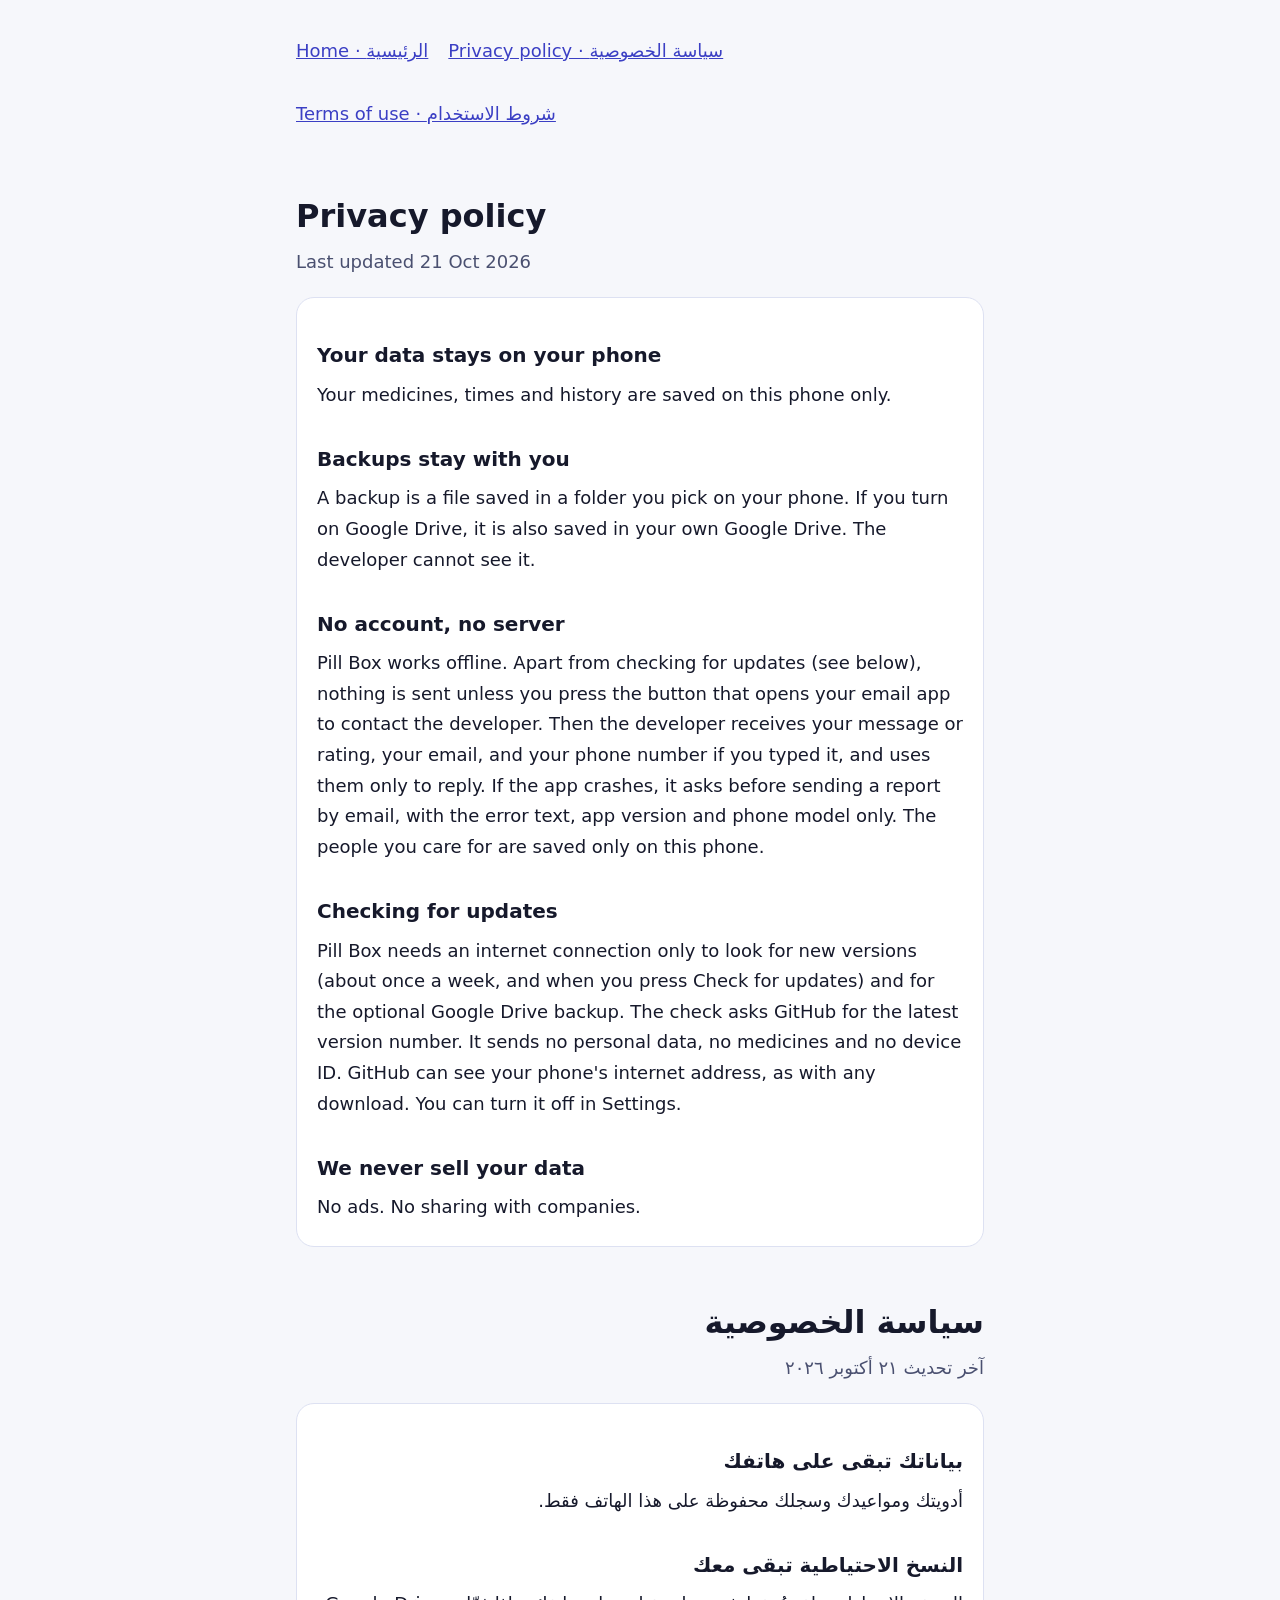
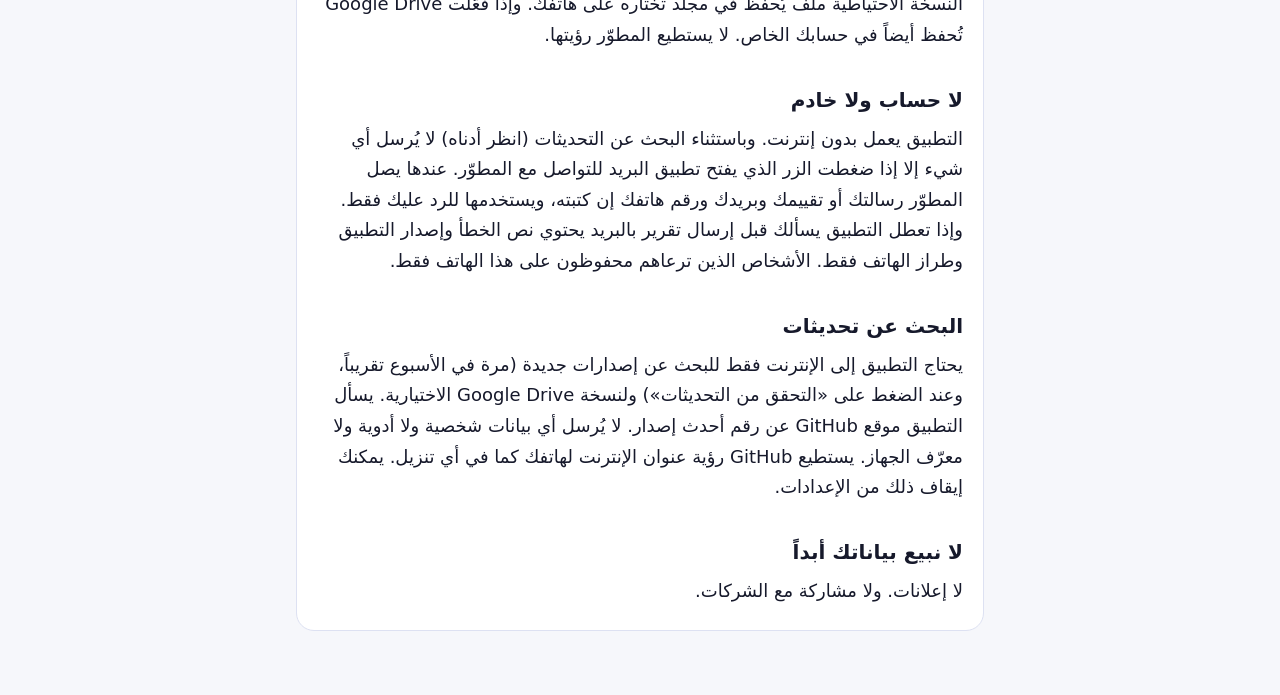
==== site/privacy.html @ 892ba05b "Website: home, privacy policy and terms (English and Arabic) for GitHub Pages Co-Authored-By: Claude" ====
<!doctype html>
<html lang="en">
<head>
<meta charset="utf-8">
<meta name="viewport" content="width=device-width,initial-scale=1">
<title>Privacy policy - Pill Box</title>
<meta name="description" content="Pill Box is a free, offline medicine reminder for Android with large, readable text. Arabic and English.">
<style>
:root{--bg:#F6F7FB;--card:#fff;--text:#16192B;--muted:#4A5070;--accent:#3B3FC4;--border:#DDE1F2}
@media (prefers-color-scheme:dark){:root{--bg:#0F1220;--card:#1B2033;--text:#EDEFFA;--muted:#AEB5D3;--accent:#B4AFFF;--border:#2C3350}}
*{box-sizing:border-box}
body{margin:0;background:var(--bg);color:var(--text);font:18px/1.7 system-ui,-apple-system,"Segoe UI",Roboto,"Noto Sans Arabic",sans-serif}
main{max-width:720px;margin:0 auto;padding:24px 16px 64px}
h1{font-size:2rem;line-height:1.3;margin:.2em 0 .3em}
h2{font-size:1.25rem;margin:1.6em 0 .3em}
p{margin:.4em 0}
.muted{color:var(--muted)}
.card{background:var(--card);border:1px solid var(--border);border-radius:18px;padding:8px 20px 16px;margin-top:20px}
a{color:var(--accent)}
.btn{display:inline-block;background:var(--accent);color:#fff;text-decoration:none;font-weight:700;padding:14px 24px;border-radius:999px;margin:12px 8px 0 0;min-height:48px}
@media (prefers-color-scheme:dark){.btn{color:#0F1220}}
nav{display:flex;flex-wrap:wrap;gap:8px 20px;margin-bottom:8px}
nav a{padding:12px 0;min-height:48px}
section[lang]{margin-top:40px;padding-top:8px}
section[lang=ar]{direction:rtl;text-align:right}
.btn:focus-visible,a:focus-visible{outline:3px solid var(--accent);outline-offset:3px}
</style>
</head>
<body>
<main>
<nav><a href="index.html">Home · الرئيسية</a><a href="privacy.html">Privacy policy · سياسة الخصوصية</a><a href="terms.html">Terms of use · شروط الاستخدام</a></nav>
<section lang="en" dir="ltr">
<h1>Privacy policy</h1><p class="muted">Last updated 21 Oct 2026</p>
<div class="card"><h2>Your data stays on your phone</h2><p>Your medicines, times and history are saved on this phone only.</p><h2>Backups stay with you</h2><p>A backup is a file saved in a folder you pick on your phone. If you turn on Google Drive, it is also saved in your own Google Drive. The developer cannot see it.</p><h2>No account, no server</h2><p>Pill Box works offline. Apart from checking for updates (see below), nothing is sent unless you press the button that opens your email app to contact the developer. Then the developer receives your message or rating, your email, and your phone number if you typed it, and uses them only to reply. If the app crashes, it asks before sending a report by email, with the error text, app version and phone model only. The people you care for are saved only on this phone.</p><h2>Checking for updates</h2><p>Pill Box needs an internet connection only to look for new versions (about once a week, and when you press Check for updates) and for the optional Google Drive backup. The check asks GitHub for the latest version number. It sends no personal data, no medicines and no device ID. GitHub can see your phone&#x27;s internet address, as with any download. You can turn it off in Settings.</p><h2>We never sell your data</h2><p>No ads. No sharing with companies.</p></div>
</section>
<section lang="ar" dir="rtl">
<h1>سياسة الخصوصية</h1><p class="muted">آخر تحديث ٢١ أكتوبر ٢٠٢٦</p>
<div class="card"><h2>بياناتك تبقى على هاتفك</h2><p>أدويتك ومواعيدك وسجلك محفوظة على هذا الهاتف فقط.</p><h2>النسخ الاحتياطية تبقى معك</h2><p>النسخة الاحتياطية ملف يُحفظ في مجلد تختاره على هاتفك. وإذا فعّلت Google Drive‏ تُحفظ أيضاً في حسابك الخاص. لا يستطيع المطوّر رؤيتها.</p><h2>لا حساب ولا خادم</h2><p>التطبيق يعمل بدون إنترنت. وباستثناء البحث عن التحديثات (انظر أدناه) لا يُرسل أي شيء إلا إذا ضغطت الزر الذي يفتح تطبيق البريد للتواصل مع المطوّر. عندها يصل المطوّر رسالتك أو تقييمك وبريدك ورقم هاتفك إن كتبته، ويستخدمها للرد عليك فقط. وإذا تعطل التطبيق يسألك قبل إرسال تقرير بالبريد يحتوي نص الخطأ وإصدار التطبيق وطراز الهاتف فقط. الأشخاص الذين ترعاهم محفوظون على هذا الهاتف فقط.</p><h2>البحث عن تحديثات</h2><p>يحتاج التطبيق إلى الإنترنت فقط للبحث عن إصدارات جديدة (مرة في الأسبوع تقريباً، وعند الضغط على «التحقق من التحديثات») ولنسخة Google Drive الاختيارية. يسأل التطبيق موقع GitHub عن رقم أحدث إصدار. لا يُرسل أي بيانات شخصية ولا أدوية ولا معرّف الجهاز. يستطيع GitHub رؤية عنوان الإنترنت لهاتفك كما في أي تنزيل. يمكنك إيقاف ذلك من الإعدادات.</p><h2>لا نبيع بياناتك أبداً</h2><p>لا إعلانات. ولا مشاركة مع الشركات.</p></div>
</section>
</main>
</body>
</html>
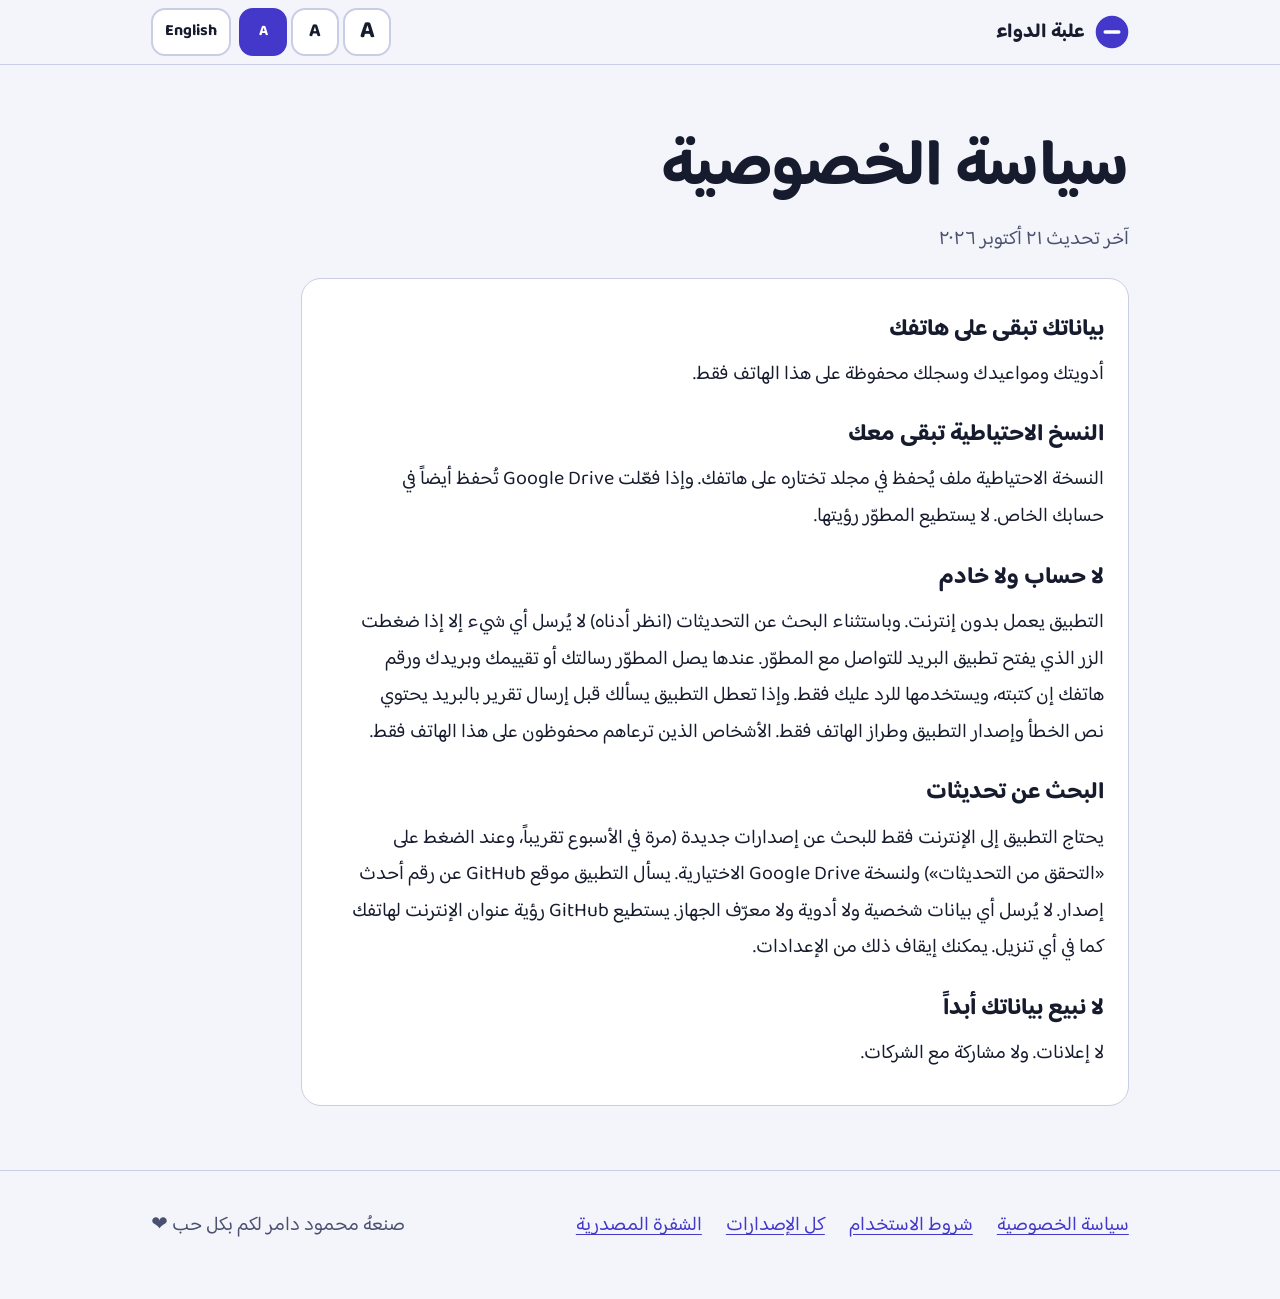
==== commit a98f4cdd: "Website: landing page in Arabic with English switch, text-size control, app screens, install steps C" ====
--- a/site/privacy.html
+++ b/site/privacy.html
@@ -1,42 +1,26 @@
 <!doctype html>
-<html lang="en">
+<html lang="ar" dir="rtl" data-lang="ar" data-title-ar="سياسة الخصوصية - علبة الدواء" data-title-en="Privacy policy - Pill Box">
 <head>
 <meta charset="utf-8">
 <meta name="viewport" content="width=device-width,initial-scale=1">
-<title>Privacy policy - Pill Box</title>
-<meta name="description" content="Pill Box is a free, offline medicine reminder for Android with large, readable text. Arabic and English.">
-<style>
-:root{--bg:#F6F7FB;--card:#fff;--text:#16192B;--muted:#4A5070;--accent:#3B3FC4;--border:#DDE1F2}
-@media (prefers-color-scheme:dark){:root{--bg:#0F1220;--card:#1B2033;--text:#EDEFFA;--muted:#AEB5D3;--accent:#B4AFFF;--border:#2C3350}}
-*{box-sizing:border-box}
-body{margin:0;background:var(--bg);color:var(--text);font:18px/1.7 system-ui,-apple-system,"Segoe UI",Roboto,"Noto Sans Arabic",sans-serif}
-main{max-width:720px;margin:0 auto;padding:24px 16px 64px}
-h1{font-size:2rem;line-height:1.3;margin:.2em 0 .3em}
-h2{font-size:1.25rem;margin:1.6em 0 .3em}
-p{margin:.4em 0}
-.muted{color:var(--muted)}
-.card{background:var(--card);border:1px solid var(--border);border-radius:18px;padding:8px 20px 16px;margin-top:20px}
-a{color:var(--accent)}
-.btn{display:inline-block;background:var(--accent);color:#fff;text-decoration:none;font-weight:700;padding:14px 24px;border-radius:999px;margin:12px 8px 0 0;min-height:48px}
-@media (prefers-color-scheme:dark){.btn{color:#0F1220}}
-nav{display:flex;flex-wrap:wrap;gap:8px 20px;margin-bottom:8px}
-nav a{padding:12px 0;min-height:48px}
-section[lang]{margin-top:40px;padding-top:8px}
-section[lang=ar]{direction:rtl;text-align:right}
-.btn:focus-visible,a:focus-visible{outline:3px solid var(--accent);outline-offset:3px}
-</style>
+<title>سياسة الخصوصية - علبة الدواء</title>
+<meta name="description" content="سياسة الخصوصية">
+<meta property="og:title" content="سياسة الخصوصية - علبة الدواء">
+<meta property="og:description" content="سياسة الخصوصية">
+<meta name="theme-color" content="#4338CA">
+<link rel="preload" href="fonts/baloo.woff2" as="font" type="font/woff2" crossorigin>
+<link rel="stylesheet" href="style.css">
 </head>
 <body>
-<main>
-<nav><a href="index.html">Home · الرئيسية</a><a href="privacy.html">Privacy policy · سياسة الخصوصية</a><a href="terms.html">Terms of use · شروط الاستخدام</a></nav>
-<section lang="en" dir="ltr">
-<h1>Privacy policy</h1><p class="muted">Last updated 21 Oct 2026</p>
-<div class="card"><h2>Your data stays on your phone</h2><p>Your medicines, times and history are saved on this phone only.</p><h2>Backups stay with you</h2><p>A backup is a file saved in a folder you pick on your phone. If you turn on Google Drive, it is also saved in your own Google Drive. The developer cannot see it.</p><h2>No account, no server</h2><p>Pill Box works offline. Apart from checking for updates (see below), nothing is sent unless you press the button that opens your email app to contact the developer. Then the developer receives your message or rating, your email, and your phone number if you typed it, and uses them only to reply. If the app crashes, it asks before sending a report by email, with the error text, app version and phone model only. The people you care for are saved only on this phone.</p><h2>Checking for updates</h2><p>Pill Box needs an internet connection only to look for new versions (about once a week, and when you press Check for updates) and for the optional Google Drive backup. The check asks GitHub for the latest version number. It sends no personal data, no medicines and no device ID. GitHub can see your phone&#x27;s internet address, as with any download. You can turn it off in Settings.</p><h2>We never sell your data</h2><p>No ads. No sharing with companies.</p></div>
-</section>
-<section lang="ar" dir="rtl">
-<h1>سياسة الخصوصية</h1><p class="muted">آخر تحديث ٢١ أكتوبر ٢٠٢٦</p>
-<div class="card"><h2>بياناتك تبقى على هاتفك</h2><p>أدويتك ومواعيدك وسجلك محفوظة على هذا الهاتف فقط.</p><h2>النسخ الاحتياطية تبقى معك</h2><p>النسخة الاحتياطية ملف يُحفظ في مجلد تختاره على هاتفك. وإذا فعّلت Google Drive‏ تُحفظ أيضاً في حسابك الخاص. لا يستطيع المطوّر رؤيتها.</p><h2>لا حساب ولا خادم</h2><p>التطبيق يعمل بدون إنترنت. وباستثناء البحث عن التحديثات (انظر أدناه) لا يُرسل أي شيء إلا إذا ضغطت الزر الذي يفتح تطبيق البريد للتواصل مع المطوّر. عندها يصل المطوّر رسالتك أو تقييمك وبريدك ورقم هاتفك إن كتبته، ويستخدمها للرد عليك فقط. وإذا تعطل التطبيق يسألك قبل إرسال تقرير بالبريد يحتوي نص الخطأ وإصدار التطبيق وطراز الهاتف فقط. الأشخاص الذين ترعاهم محفوظون على هذا الهاتف فقط.</p><h2>البحث عن تحديثات</h2><p>يحتاج التطبيق إلى الإنترنت فقط للبحث عن إصدارات جديدة (مرة في الأسبوع تقريباً، وعند الضغط على «التحقق من التحديثات») ولنسخة Google Drive الاختيارية. يسأل التطبيق موقع GitHub عن رقم أحدث إصدار. لا يُرسل أي بيانات شخصية ولا أدوية ولا معرّف الجهاز. يستطيع GitHub رؤية عنوان الإنترنت لهاتفك كما في أي تنزيل. يمكنك إيقاف ذلك من الإعدادات.</p><h2>لا نبيع بياناتك أبداً</h2><p>لا إعلانات. ولا مشاركة مع الشركات.</p></div>
-</section>
-</main>
-</body>
-</html>
+<header><div class="wrap">
+<a class="brand" href="index.html"><svg width="34" height="34" viewBox="0 0 24 24" aria-hidden="true"><circle cx="12" cy="12" r="11.5" fill="#4338CA"/><rect x="6" y="10.8" width="12" height="2.4" rx="1.2" fill="#fff"/></svg><span class="ar" lang="ar">علبة الدواء</span><span class="en" lang="en">Pill Box</span></a>
+<div class="tools">
+<div class="sizes" role="group" aria-label="Text size"><button type="button" aria-pressed="true">A</button><button type="button" aria-pressed="false">A</button><button type="button" aria-pressed="false">A</button></div>
+<button type="button" id="lang" lang="en">English</button>
+</div></div></header>
+<main class="legal"><div class="wrap"><section class="ar" lang="ar"><h1>سياسة الخصوصية</h1><p class="muted">آخر تحديث ٢١ أكتوبر ٢٠٢٦</p><div class="card"><h2>بياناتك تبقى على هاتفك</h2><p>أدويتك ومواعيدك وسجلك محفوظة على هذا الهاتف فقط.</p><h2>النسخ الاحتياطية تبقى معك</h2><p>النسخة الاحتياطية ملف يُحفظ في مجلد تختاره على هاتفك. وإذا فعّلت Google Drive‏ تُحفظ أيضاً في حسابك الخاص. لا يستطيع المطوّر رؤيتها.</p><h2>لا حساب ولا خادم</h2><p>التطبيق يعمل بدون إنترنت. وباستثناء البحث عن التحديثات (انظر أدناه) لا يُرسل أي شيء إلا إذا ضغطت الزر الذي يفتح تطبيق البريد للتواصل مع المطوّر. عندها يصل المطوّر رسالتك أو تقييمك وبريدك ورقم هاتفك إن كتبته، ويستخدمها للرد عليك فقط. وإذا تعطل التطبيق يسألك قبل إرسال تقرير بالبريد يحتوي نص الخطأ وإصدار التطبيق وطراز الهاتف فقط. الأشخاص الذين ترعاهم محفوظون على هذا الهاتف فقط.</p><h2>البحث عن تحديثات</h2><p>يحتاج التطبيق إلى الإنترنت فقط للبحث عن إصدارات جديدة (مرة في الأسبوع تقريباً، وعند الضغط على «التحقق من التحديثات») ولنسخة Google Drive الاختيارية. يسأل التطبيق موقع GitHub عن رقم أحدث إصدار. لا يُرسل أي بيانات شخصية ولا أدوية ولا معرّف الجهاز. يستطيع GitHub رؤية عنوان الإنترنت لهاتفك كما في أي تنزيل. يمكنك إيقاف ذلك من الإعدادات.</p><h2>لا نبيع بياناتك أبداً</h2><p>لا إعلانات. ولا مشاركة مع الشركات.</p></div></section><section class="en" lang="en"><h1>Privacy policy</h1><p class="muted">Last updated 21 Oct 2026</p><div class="card"><h2>Your data stays on your phone</h2><p>Your medicines, times and history are saved on this phone only.</p><h2>Backups stay with you</h2><p>A backup is a file saved in a folder you pick on your phone. If you turn on Google Drive, it is also saved in your own Google Drive. The developer cannot see it.</p><h2>No account, no server</h2><p>Pill Box works offline. Apart from checking for updates (see below), nothing is sent unless you press the button that opens your email app to contact the developer. Then the developer receives your message or rating, your email, and your phone number if you typed it, and uses them only to reply. If the app crashes, it asks before sending a report by email, with the error text, app version and phone model only. The people you care for are saved only on this phone.</p><h2>Checking for updates</h2><p>Pill Box needs an internet connection only to look for new versions (about once a week, and when you press Check for updates) and for the optional Google Drive backup. The check asks GitHub for the latest version number. It sends no personal data, no medicines and no device ID. GitHub can see your phone&#x27;s internet address, as with any download. You can turn it off in Settings.</p><h2>We never sell your data</h2><p>No ads. No sharing with companies.</p></div></section></div></main><footer><div class="wrap">
+<nav><span class="ar" lang="ar"><a href='privacy.html'>سياسة الخصوصية</a></span><span class="en" lang="en"><a href='privacy.html'>Privacy policy</a></span><span class="ar" lang="ar"><a href='terms.html'>شروط الاستخدام</a></span><span class="en" lang="en"><a href='terms.html'>Terms of use</a></span><span class="ar" lang="ar"><a href='https://github.com/m-damer/pillbox/releases/latest'>كل الإصدارات</a></span><span class="en" lang="en"><a href='https://github.com/m-damer/pillbox/releases/latest'>All versions</a></span><span class="ar" lang="ar"><a href='https://github.com/m-damer/pillbox'>الشفرة المصدرية</a></span><span class="en" lang="en"><a href='https://github.com/m-damer/pillbox'>Source code</a></span></nav>
+<div><span class="ar" lang="ar">صنعهُ محمود دامر لكم بكل حب ❤️</span><span class="en" lang="en">Made with ♥ by Mahmoud Damer</span></div>
+</div></footer>
+<script src="site.js"></script>
+</body></html>
--- a/site/style.css
+++ b/site/style.css
@@ -0,0 +1,110 @@
+@font-face{font-family:"Baloo Bhaijaan 2";src:url(fonts/baloo.woff2) format("woff2");font-weight:400 700;font-display:swap}
+@font-face{font-family:Inter;src:url(fonts/inter.woff2) format("woff2");font-weight:400 700;font-display:swap}
+:root{
+  --paper:#F3F5FA;--card:#fff;--ink:#171B2E;--muted:#4A5170;--primary:#4338CA;--on-primary:#fff;--line:#C9CDE6;
+  --morning:#E3F4E8;--noon:#DDF0FF;--evening:#F0E8FF;--night:#26304D;--night-ink:#EDEFFA;--night-muted:#C5CCEE;
+  --gap:clamp(20px,4vw,48px);
+}
+*{box-sizing:border-box}
+html{font-size:112.5%;scroll-behavior:smooth}
+html[data-size="1"]{font-size:137.5%}
+html[data-size="2"]{font-size:162.5%}
+html[data-lang=ar] .en,html[data-lang=en] .ar{display:none!important}
+body{margin:0;background:var(--paper);color:var(--ink);line-height:1.7;font-size:1.1rem;font-family:Inter,"Baloo Bhaijaan 2",system-ui,sans-serif}
+html[data-lang=ar] body{font-family:"Baloo Bhaijaan 2",Inter,system-ui,sans-serif;line-height:1.85}
+img{max-width:100%;height:auto;display:block}
+a{color:var(--primary);text-underline-offset:.2em}
+a:focus-visible,button:focus-visible{outline:3px solid var(--primary);outline-offset:3px;border-radius:6px}
+.wrap{max-width:1080px;margin:0 auto;padding-inline:max(16px,4vw)}
+h1,h2,h3{line-height:1.25;margin:0;font-weight:700}
+h1{font-size:clamp(2.2rem,6.5vw,3.6rem);letter-spacing:-.01em}
+h2{font-size:clamp(1.6rem,4vw,2.3rem)}
+h3{font-size:1.2rem}
+p{margin:.6em 0;max-width:38em}
+
+/* header */
+header{font-size:16px;background:var(--paper);border-bottom:1px solid var(--line)}
+@media (min-width:821px){header{position:sticky;top:0;z-index:5}}
+header .wrap{display:flex;align-items:center;justify-content:space-between;gap:12px;min-height:64px;flex-wrap:wrap}
+.brand{font-weight:700;font-size:20px;color:var(--ink);text-decoration:none;display:flex;align-items:center;gap:10px;min-height:48px}
+.tools{display:flex;align-items:center;gap:8px;flex-wrap:wrap}
+.sizes{direction:ltr;display:flex;gap:4px;align-items:center}
+.tools button{min-width:48px;min-height:48px;border:2px solid var(--line);background:var(--card);color:var(--ink);border-radius:14px;font:inherit;font-weight:700;cursor:pointer;padding:0 12px}
+.tools button[aria-pressed=true]{border-color:var(--primary);background:var(--primary);color:var(--on-primary)}
+.sizes button:nth-child(1){font-size:15px}.sizes button:nth-child(2){font-size:19px}.sizes button:nth-child(3){font-size:24px}
+
+/* buttons */
+.btn{display:inline-flex;align-items:center;justify-content:center;min-height:60px;padding:0 32px;border-radius:999px;background:var(--primary);color:var(--on-primary);font-weight:700;font-size:1.2rem;text-decoration:none;box-shadow:0 6px 0 #2E2699;transition:transform .12s,box-shadow .12s}
+.btn:hover{transform:translateY(2px);box-shadow:0 4px 0 #2E2699}
+.btn:active{transform:translateY(6px);box-shadow:0 0 0 #2E2699}
+.link{font-weight:700}
+
+/* phone frames */
+.phone{width:min(270px,64vw);flex:none;border-radius:34px;background:var(--ink);padding:9px;box-shadow:0 24px 48px -20px rgba(23,27,46,.45)}
+.phone img{border-radius:26px;width:100%;background:#fff}
+.pair{display:flex;gap:16px;align-items:flex-start;justify-content:center}
+.pair .phone{width:min(210px,40vw)}
+.pair .phone:nth-child(2){margin-top:36px}
+
+/* hero */
+.hero{padding-block:clamp(32px,7vw,88px)}
+.hero .wrap{display:grid;grid-template-columns:1.1fr .9fr;gap:var(--gap);align-items:center}
+.hero p.lead{font-size:1.3rem;margin-block:1em 1.4em}
+.hero .note{color:var(--muted);font-size:1rem;margin-top:1.1em}
+.sun{position:relative;display:grid;place-items:center;padding:24px}
+.sun::before{content:"";position:absolute;inset:4% 6%;border-radius:50%;background:var(--morning)}
+.sun .phone{position:relative}
+
+/* overview */
+.overview{background:var(--card);border-block:1px solid var(--line);padding-block:clamp(28px,5vw,56px)}
+.overview .wrap{display:grid;grid-template-columns:repeat(3,1fr);gap:var(--gap)}
+.overview h3{margin-bottom:.2em}
+.overview p{margin:0}
+
+/* features */
+.feature{padding-block:clamp(40px,7vw,96px)}
+.feature .wrap{display:flex;align-items:center;justify-content:space-between;gap:var(--gap)}
+.feature.flip .wrap{flex-direction:row-reverse}
+.feature .text{flex:1 1 0;min-width:0}
+.feature h2{margin-bottom:.4em}
+.feature.morning{background:var(--morning)}
+.feature.noon{background:var(--noon)}
+.feature.evening{background:var(--evening)}
+.feature ul{padding-inline-start:1.2em;margin:.8em 0 0}
+.feature li{margin:.3em 0}
+.more{padding-block:clamp(36px,6vw,72px)}
+.more ul{columns:2;column-gap:var(--gap);padding-inline-start:1.2em;margin:1em 0 0}
+.more li{margin:.4em 0;break-inside:avoid}
+
+/* night */
+.night{background:var(--night);color:var(--night-ink);padding-block:clamp(44px,8vw,104px)}
+.night a{color:#B4AFFF}
+.night p{color:var(--night-muted)}
+.night h2{margin-bottom:.4em}
+
+/* install */
+.install{padding-block:clamp(40px,7vw,88px)}
+.install ol{padding-inline-start:1.4em;margin:1em 0 1.6em}
+.install li{margin:.5em 0;max-width:36em}
+.install .row{display:flex;flex-wrap:wrap;gap:20px 28px;align-items:center}
+
+footer{border-top:1px solid var(--line);padding-block:32px 48px;color:var(--muted)}
+footer .wrap{display:flex;flex-wrap:wrap;gap:12px 32px;justify-content:space-between;align-items:center}
+footer nav{display:flex;flex-wrap:wrap;gap:4px 24px}
+footer nav a{min-height:48px;display:inline-flex;align-items:center}
+
+/* legal pages */
+.legal{padding-block:clamp(28px,6vw,64px)}
+.legal .card{background:var(--card);border:1px solid var(--line);border-radius:20px;padding:8px 24px 20px;margin-top:20px;max-width:46rem}
+.legal h2{font-size:1.3rem;margin:1.2em 0 .1em}
+.legal .muted{color:var(--muted)}
+
+@media (max-width:820px){
+  .hero .wrap{grid-template-columns:1fr}
+  .hero .sun{order:2}
+  .overview .wrap{grid-template-columns:1fr}
+  .feature .wrap,.feature.flip .wrap{flex-direction:column;align-items:stretch}
+  .feature .phone,.feature .pair{align-self:center}
+  .more ul{columns:1}
+}
+@media (prefers-reduced-motion:reduce){html{scroll-behavior:auto}.btn{transition:none}}
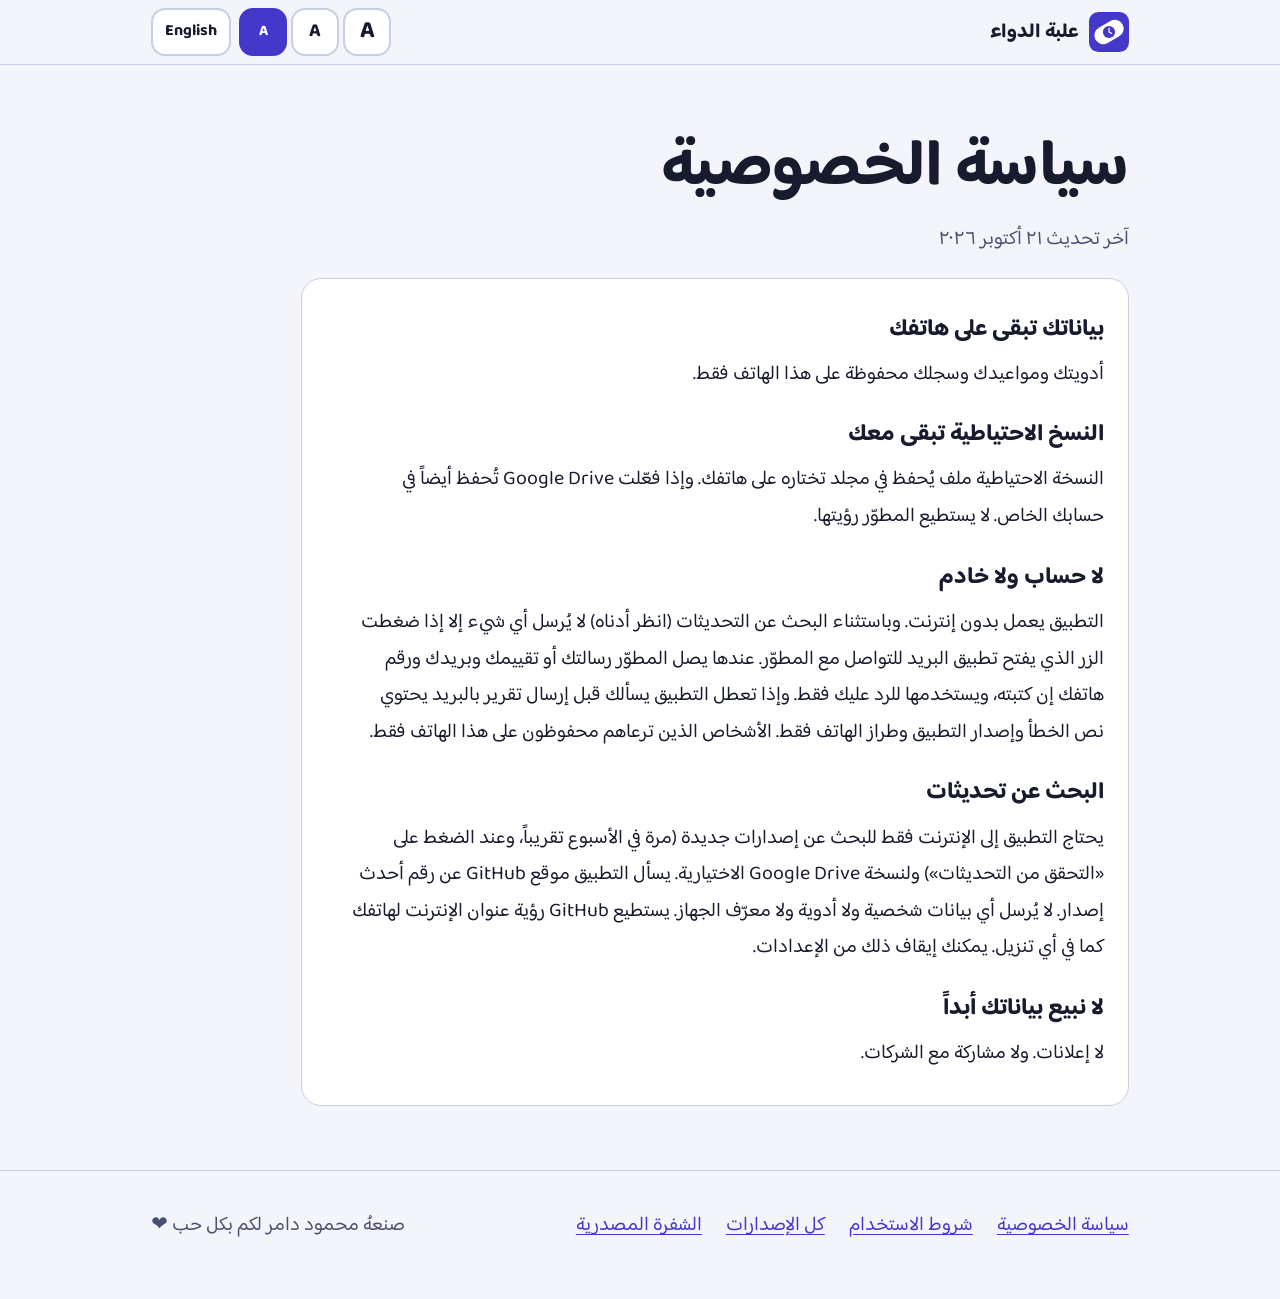
==== commit 9b7e1cc7: "Website: use the app's real logo in the header and as the favicon Co-Authored-By: Claude Sonnet 5.5 " ====
--- a/site/privacy.html
+++ b/site/privacy.html
@@ -9,11 +9,12 @@
 <meta property="og:description" content="سياسة الخصوصية">
 <meta name="theme-color" content="#4338CA">
 <link rel="preload" href="fonts/baloo.woff2" as="font" type="font/woff2" crossorigin>
+<link rel="icon" href="logo.svg" type="image/svg+xml">
 <link rel="stylesheet" href="style.css">
 </head>
 <body>
 <header><div class="wrap">
-<a class="brand" href="index.html"><svg width="34" height="34" viewBox="0 0 24 24" aria-hidden="true"><circle cx="12" cy="12" r="11.5" fill="#4338CA"/><rect x="6" y="10.8" width="12" height="2.4" rx="1.2" fill="#fff"/></svg><span class="ar" lang="ar">علبة الدواء</span><span class="en" lang="en">Pill Box</span></a>
+<a class="brand" href="index.html"><img src="logo.svg" width="40" height="40" alt=""><span class="ar" lang="ar">علبة الدواء</span><span class="en" lang="en">Pill Box</span></a>
 <div class="tools">
 <div class="sizes" role="group" aria-label="Text size"><button type="button" aria-pressed="true">A</button><button type="button" aria-pressed="false">A</button><button type="button" aria-pressed="false">A</button></div>
 <button type="button" id="lang" lang="en">English</button>
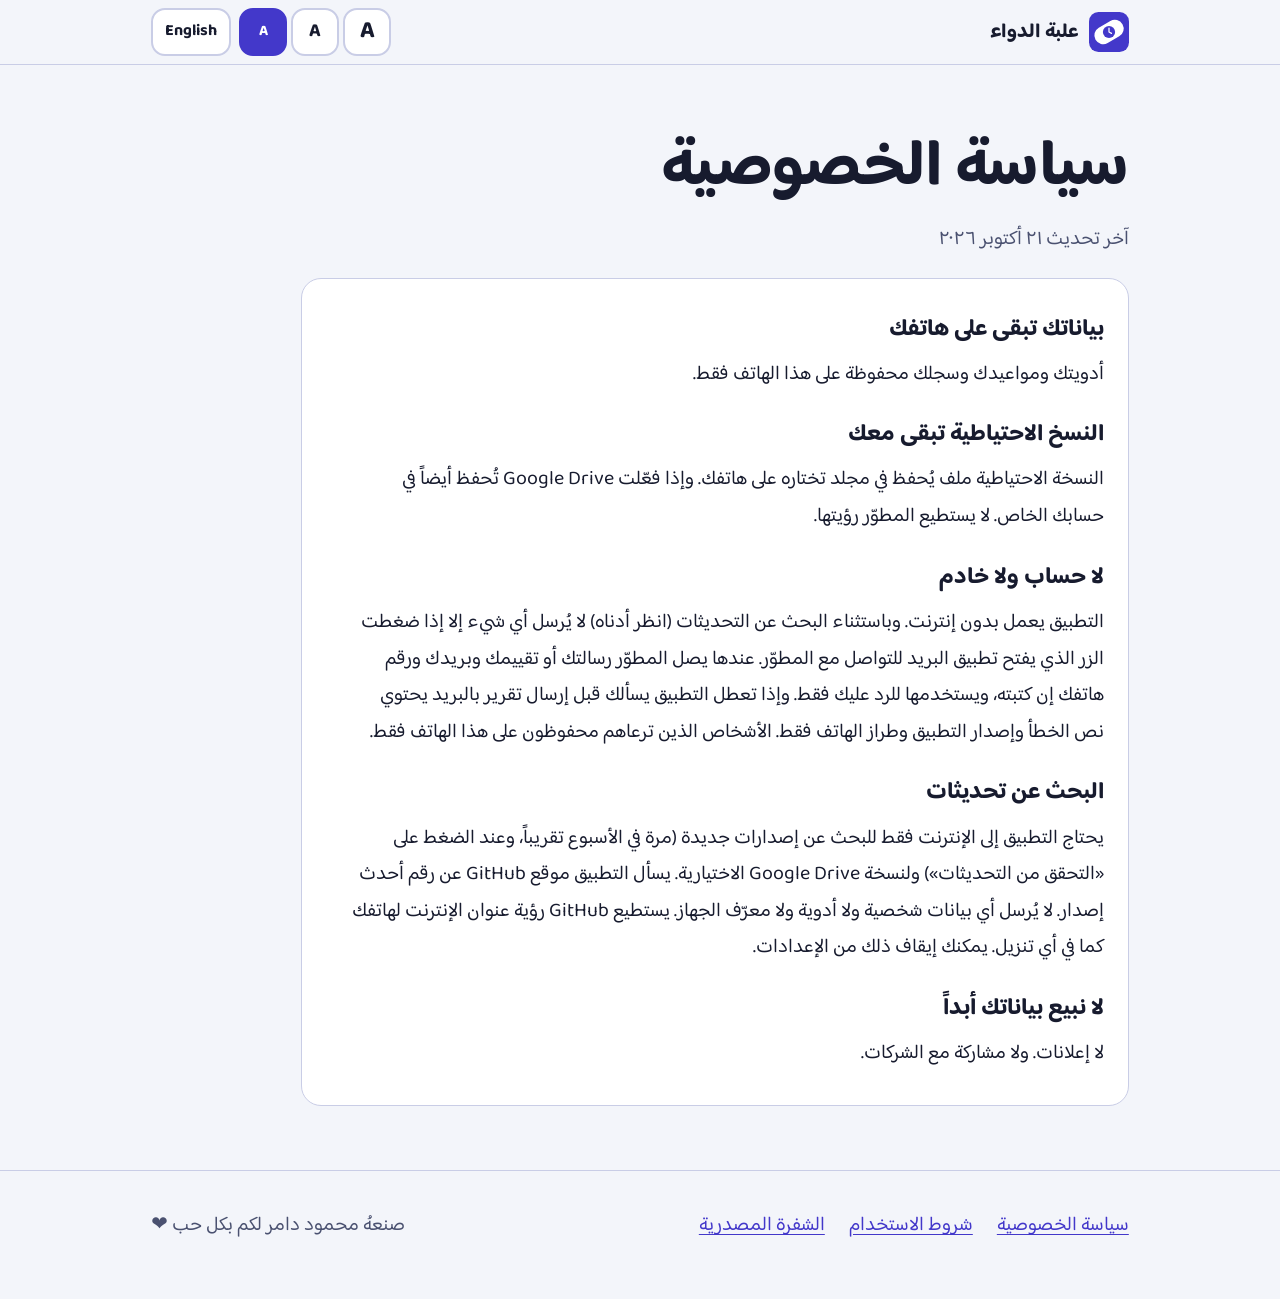
==== commit 3d1f39e4: "Website: remove the all-versions links, keep one download button Co-Authored-By: Claude Sonnet 5.5 <" ====
--- a/site/privacy.html
+++ b/site/privacy.html
@@ -20,7 +20,7 @@
 <button type="button" id="lang" lang="en">English</button>
 </div></div></header>
 <main class="legal"><div class="wrap"><section class="ar" lang="ar"><h1>سياسة الخصوصية</h1><p class="muted">آخر تحديث ٢١ أكتوبر ٢٠٢٦</p><div class="card"><h2>بياناتك تبقى على هاتفك</h2><p>أدويتك ومواعيدك وسجلك محفوظة على هذا الهاتف فقط.</p><h2>النسخ الاحتياطية تبقى معك</h2><p>النسخة الاحتياطية ملف يُحفظ في مجلد تختاره على هاتفك. وإذا فعّلت Google Drive‏ تُحفظ أيضاً في حسابك الخاص. لا يستطيع المطوّر رؤيتها.</p><h2>لا حساب ولا خادم</h2><p>التطبيق يعمل بدون إنترنت. وباستثناء البحث عن التحديثات (انظر أدناه) لا يُرسل أي شيء إلا إذا ضغطت الزر الذي يفتح تطبيق البريد للتواصل مع المطوّر. عندها يصل المطوّر رسالتك أو تقييمك وبريدك ورقم هاتفك إن كتبته، ويستخدمها للرد عليك فقط. وإذا تعطل التطبيق يسألك قبل إرسال تقرير بالبريد يحتوي نص الخطأ وإصدار التطبيق وطراز الهاتف فقط. الأشخاص الذين ترعاهم محفوظون على هذا الهاتف فقط.</p><h2>البحث عن تحديثات</h2><p>يحتاج التطبيق إلى الإنترنت فقط للبحث عن إصدارات جديدة (مرة في الأسبوع تقريباً، وعند الضغط على «التحقق من التحديثات») ولنسخة Google Drive الاختيارية. يسأل التطبيق موقع GitHub عن رقم أحدث إصدار. لا يُرسل أي بيانات شخصية ولا أدوية ولا معرّف الجهاز. يستطيع GitHub رؤية عنوان الإنترنت لهاتفك كما في أي تنزيل. يمكنك إيقاف ذلك من الإعدادات.</p><h2>لا نبيع بياناتك أبداً</h2><p>لا إعلانات. ولا مشاركة مع الشركات.</p></div></section><section class="en" lang="en"><h1>Privacy policy</h1><p class="muted">Last updated 21 Oct 2026</p><div class="card"><h2>Your data stays on your phone</h2><p>Your medicines, times and history are saved on this phone only.</p><h2>Backups stay with you</h2><p>A backup is a file saved in a folder you pick on your phone. If you turn on Google Drive, it is also saved in your own Google Drive. The developer cannot see it.</p><h2>No account, no server</h2><p>Pill Box works offline. Apart from checking for updates (see below), nothing is sent unless you press the button that opens your email app to contact the developer. Then the developer receives your message or rating, your email, and your phone number if you typed it, and uses them only to reply. If the app crashes, it asks before sending a report by email, with the error text, app version and phone model only. The people you care for are saved only on this phone.</p><h2>Checking for updates</h2><p>Pill Box needs an internet connection only to look for new versions (about once a week, and when you press Check for updates) and for the optional Google Drive backup. The check asks GitHub for the latest version number. It sends no personal data, no medicines and no device ID. GitHub can see your phone&#x27;s internet address, as with any download. You can turn it off in Settings.</p><h2>We never sell your data</h2><p>No ads. No sharing with companies.</p></div></section></div></main><footer><div class="wrap">
-<nav><span class="ar" lang="ar"><a href='privacy.html'>سياسة الخصوصية</a></span><span class="en" lang="en"><a href='privacy.html'>Privacy policy</a></span><span class="ar" lang="ar"><a href='terms.html'>شروط الاستخدام</a></span><span class="en" lang="en"><a href='terms.html'>Terms of use</a></span><span class="ar" lang="ar"><a href='https://github.com/m-damer/pillbox/releases/latest'>كل الإصدارات</a></span><span class="en" lang="en"><a href='https://github.com/m-damer/pillbox/releases/latest'>All versions</a></span><span class="ar" lang="ar"><a href='https://github.com/m-damer/pillbox'>الشفرة المصدرية</a></span><span class="en" lang="en"><a href='https://github.com/m-damer/pillbox'>Source code</a></span></nav>
+<nav><span class="ar" lang="ar"><a href='privacy.html'>سياسة الخصوصية</a></span><span class="en" lang="en"><a href='privacy.html'>Privacy policy</a></span><span class="ar" lang="ar"><a href='terms.html'>شروط الاستخدام</a></span><span class="en" lang="en"><a href='terms.html'>Terms of use</a></span><span class="ar" lang="ar"><a href='https://github.com/m-damer/pillbox'>الشفرة المصدرية</a></span><span class="en" lang="en"><a href='https://github.com/m-damer/pillbox'>Source code</a></span></nav>
 <div><span class="ar" lang="ar">صنعهُ محمود دامر لكم بكل حب ❤️</span><span class="en" lang="en">Made with ♥ by Mahmoud Damer</span></div>
 </div></footer>
 <script src="site.js"></script>
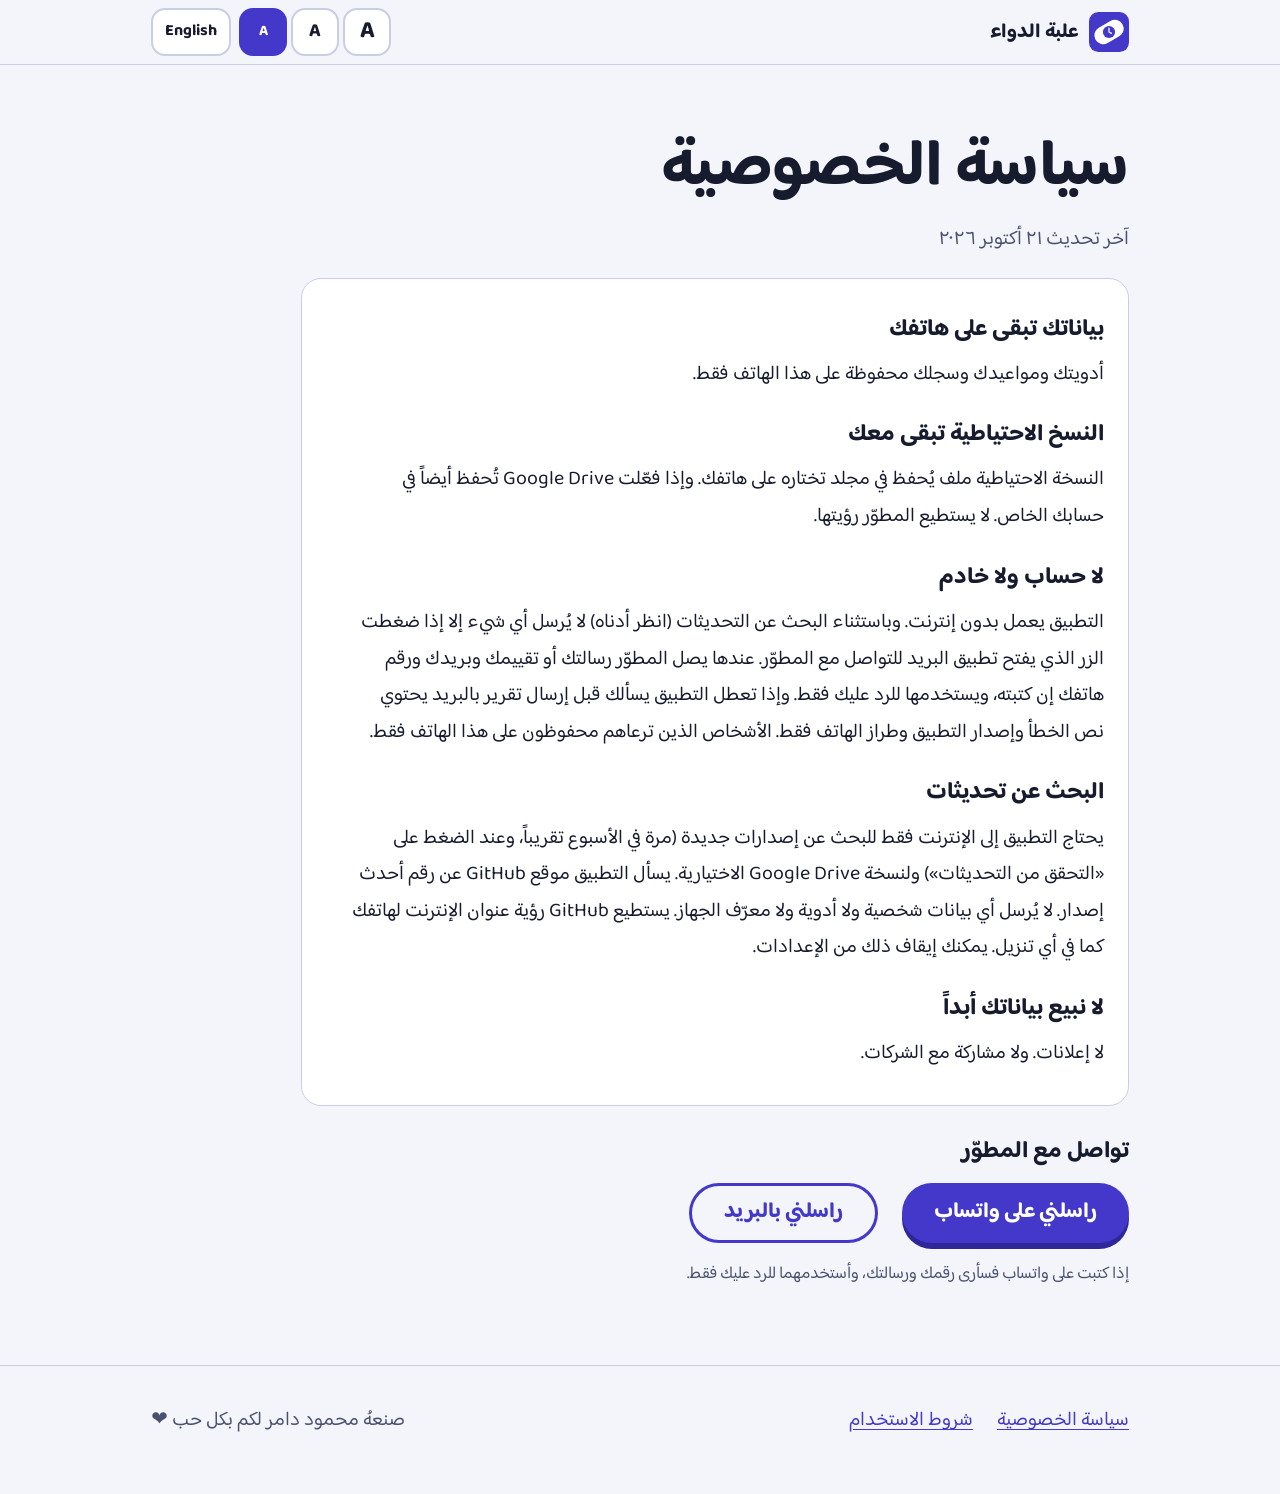
==== commit 07bbf9f8: "M38: site contact buttons (WhatsApp, email); remove source code link Co-Authored-By: Claude Sonnet 5" ====
--- a/site/privacy.html
+++ b/site/privacy.html
@@ -19,8 +19,8 @@
 <div class="sizes" role="group" aria-label="Text size"><button type="button" aria-pressed="true">A</button><button type="button" aria-pressed="false">A</button><button type="button" aria-pressed="false">A</button></div>
 <button type="button" id="lang" lang="en">English</button>
 </div></div></header>
-<main class="legal"><div class="wrap"><section class="ar" lang="ar"><h1>سياسة الخصوصية</h1><p class="muted">آخر تحديث ٢١ أكتوبر ٢٠٢٦</p><div class="card"><h2>بياناتك تبقى على هاتفك</h2><p>أدويتك ومواعيدك وسجلك محفوظة على هذا الهاتف فقط.</p><h2>النسخ الاحتياطية تبقى معك</h2><p>النسخة الاحتياطية ملف يُحفظ في مجلد تختاره على هاتفك. وإذا فعّلت Google Drive‏ تُحفظ أيضاً في حسابك الخاص. لا يستطيع المطوّر رؤيتها.</p><h2>لا حساب ولا خادم</h2><p>التطبيق يعمل بدون إنترنت. وباستثناء البحث عن التحديثات (انظر أدناه) لا يُرسل أي شيء إلا إذا ضغطت الزر الذي يفتح تطبيق البريد للتواصل مع المطوّر. عندها يصل المطوّر رسالتك أو تقييمك وبريدك ورقم هاتفك إن كتبته، ويستخدمها للرد عليك فقط. وإذا تعطل التطبيق يسألك قبل إرسال تقرير بالبريد يحتوي نص الخطأ وإصدار التطبيق وطراز الهاتف فقط. الأشخاص الذين ترعاهم محفوظون على هذا الهاتف فقط.</p><h2>البحث عن تحديثات</h2><p>يحتاج التطبيق إلى الإنترنت فقط للبحث عن إصدارات جديدة (مرة في الأسبوع تقريباً، وعند الضغط على «التحقق من التحديثات») ولنسخة Google Drive الاختيارية. يسأل التطبيق موقع GitHub عن رقم أحدث إصدار. لا يُرسل أي بيانات شخصية ولا أدوية ولا معرّف الجهاز. يستطيع GitHub رؤية عنوان الإنترنت لهاتفك كما في أي تنزيل. يمكنك إيقاف ذلك من الإعدادات.</p><h2>لا نبيع بياناتك أبداً</h2><p>لا إعلانات. ولا مشاركة مع الشركات.</p></div></section><section class="en" lang="en"><h1>Privacy policy</h1><p class="muted">Last updated 21 Oct 2026</p><div class="card"><h2>Your data stays on your phone</h2><p>Your medicines, times and history are saved on this phone only.</p><h2>Backups stay with you</h2><p>A backup is a file saved in a folder you pick on your phone. If you turn on Google Drive, it is also saved in your own Google Drive. The developer cannot see it.</p><h2>No account, no server</h2><p>Pill Box works offline. Apart from checking for updates (see below), nothing is sent unless you press the button that opens your email app to contact the developer. Then the developer receives your message or rating, your email, and your phone number if you typed it, and uses them only to reply. If the app crashes, it asks before sending a report by email, with the error text, app version and phone model only. The people you care for are saved only on this phone.</p><h2>Checking for updates</h2><p>Pill Box needs an internet connection only to look for new versions (about once a week, and when you press Check for updates) and for the optional Google Drive backup. The check asks GitHub for the latest version number. It sends no personal data, no medicines and no device ID. GitHub can see your phone&#x27;s internet address, as with any download. You can turn it off in Settings.</p><h2>We never sell your data</h2><p>No ads. No sharing with companies.</p></div></section></div></main><footer><div class="wrap">
-<nav><span class="ar" lang="ar"><a href='privacy.html'>سياسة الخصوصية</a></span><span class="en" lang="en"><a href='privacy.html'>Privacy policy</a></span><span class="ar" lang="ar"><a href='terms.html'>شروط الاستخدام</a></span><span class="en" lang="en"><a href='terms.html'>Terms of use</a></span><span class="ar" lang="ar"><a href='https://github.com/m-damer/pillbox'>الشفرة المصدرية</a></span><span class="en" lang="en"><a href='https://github.com/m-damer/pillbox'>Source code</a></span></nav>
+<main class="legal"><div class="wrap"><section class="ar" lang="ar"><h1>سياسة الخصوصية</h1><p class="muted">آخر تحديث ٢١ أكتوبر ٢٠٢٦</p><div class="card"><h2>بياناتك تبقى على هاتفك</h2><p>أدويتك ومواعيدك وسجلك محفوظة على هذا الهاتف فقط.</p><h2>النسخ الاحتياطية تبقى معك</h2><p>النسخة الاحتياطية ملف يُحفظ في مجلد تختاره على هاتفك. وإذا فعّلت Google Drive‏ تُحفظ أيضاً في حسابك الخاص. لا يستطيع المطوّر رؤيتها.</p><h2>لا حساب ولا خادم</h2><p>التطبيق يعمل بدون إنترنت. وباستثناء البحث عن التحديثات (انظر أدناه) لا يُرسل أي شيء إلا إذا ضغطت الزر الذي يفتح تطبيق البريد للتواصل مع المطوّر. عندها يصل المطوّر رسالتك أو تقييمك وبريدك ورقم هاتفك إن كتبته، ويستخدمها للرد عليك فقط. وإذا تعطل التطبيق يسألك قبل إرسال تقرير بالبريد يحتوي نص الخطأ وإصدار التطبيق وطراز الهاتف فقط. الأشخاص الذين ترعاهم محفوظون على هذا الهاتف فقط.</p><h2>البحث عن تحديثات</h2><p>يحتاج التطبيق إلى الإنترنت فقط للبحث عن إصدارات جديدة (مرة في الأسبوع تقريباً، وعند الضغط على «التحقق من التحديثات») ولنسخة Google Drive الاختيارية. يسأل التطبيق موقع GitHub عن رقم أحدث إصدار. لا يُرسل أي بيانات شخصية ولا أدوية ولا معرّف الجهاز. يستطيع GitHub رؤية عنوان الإنترنت لهاتفك كما في أي تنزيل. يمكنك إيقاف ذلك من الإعدادات.</p><h2>لا نبيع بياناتك أبداً</h2><p>لا إعلانات. ولا مشاركة مع الشركات.</p></div><div class="contact"><h2>تواصل مع المطوّر</h2><div class="row"><a class="btn" href="https://wa.me/963941874763?text=%D9%85%D8%B1%D8%AD%D8%A8%D8%A7%D9%8B%D8%8C%20%D9%84%D8%AF%D9%8A%20%D8%B3%D8%A4%D8%A7%D9%84%20%D8%B9%D9%86%20%D8%B9%D9%84%D8%A8%D8%A9%20%D8%A7%D9%84%D8%AF%D9%88%D8%A7%D8%A1" target="_blank" rel="noopener">راسلني على واتساب</a><a class="btn alt" href="mailto:damermahmoud@gmail.com?subject=%D8%B9%D9%84%D8%A8%D8%A9%20%D8%A7%D9%84%D8%AF%D9%88%D8%A7%D8%A1">راسلني بالبريد</a></div><p class="note">إذا كتبت على واتساب فسأرى رقمك ورسالتك، وأستخدمهما للرد عليك فقط.</p></div></section><section class="en" lang="en"><h1>Privacy policy</h1><p class="muted">Last updated 21 Oct 2026</p><div class="card"><h2>Your data stays on your phone</h2><p>Your medicines, times and history are saved on this phone only.</p><h2>Backups stay with you</h2><p>A backup is a file saved in a folder you pick on your phone. If you turn on Google Drive, it is also saved in your own Google Drive. The developer cannot see it.</p><h2>No account, no server</h2><p>Pill Box works offline. Apart from checking for updates (see below), nothing is sent unless you press the button that opens your email app to contact the developer. Then the developer receives your message or rating, your email, and your phone number if you typed it, and uses them only to reply. If the app crashes, it asks before sending a report by email, with the error text, app version and phone model only. The people you care for are saved only on this phone.</p><h2>Checking for updates</h2><p>Pill Box needs an internet connection only to look for new versions (about once a week, and when you press Check for updates) and for the optional Google Drive backup. The check asks GitHub for the latest version number. It sends no personal data, no medicines and no device ID. GitHub can see your phone&#x27;s internet address, as with any download. You can turn it off in Settings.</p><h2>We never sell your data</h2><p>No ads. No sharing with companies.</p></div><div class="contact"><h2>Contact the developer</h2><div class="row"><a class="btn" href="https://wa.me/963941874763?text=Hello%2C%20I%20have%20a%20question%20about%20Pill%20Box" target="_blank" rel="noopener">Message me on WhatsApp</a><a class="btn alt" href="mailto:damermahmoud@gmail.com?subject=Pill%20Box">Email me</a></div><p class="note">If you write on WhatsApp, I see your number and your message, and I use them only to reply to you.</p></div></section></div></main><footer><div class="wrap">
+<nav><span class="ar" lang="ar"><a href='privacy.html'>سياسة الخصوصية</a></span><span class="en" lang="en"><a href='privacy.html'>Privacy policy</a></span><span class="ar" lang="ar"><a href='terms.html'>شروط الاستخدام</a></span><span class="en" lang="en"><a href='terms.html'>Terms of use</a></span></nav>
 <div><span class="ar" lang="ar">صنعهُ محمود دامر لكم بكل حب ❤️</span><span class="en" lang="en">Made with ♥ by Mahmoud Damer</span></div>
 </div></footer>
 <script src="site.js"></script>
--- a/site/style.css
+++ b/site/style.css
@@ -35,6 +35,8 @@
 
 /* buttons */
 .btn{display:inline-flex;align-items:center;justify-content:center;min-height:60px;padding:0 32px;border-radius:999px;background:var(--primary);color:var(--on-primary);font-weight:700;font-size:1.2rem;text-decoration:none;box-shadow:0 6px 0 #2E2699;transition:transform .12s,box-shadow .12s}
+.btn.alt{background:transparent;color:var(--primary);border:3px solid var(--primary);box-shadow:none}
+.btn.alt:hover,.btn.alt:active{box-shadow:none}
 .btn:hover{transform:translateY(2px);box-shadow:0 4px 0 #2E2699}
 .btn:active{transform:translateY(6px);box-shadow:0 0 0 #2E2699}
 .link{font-weight:700}
@@ -108,3 +110,9 @@
   .more ul{columns:1}
 }
 @media (prefers-reduced-motion:reduce){html{scroll-behavior:auto}.btn{transition:none}}
+
+.contact{margin-top:32px;max-width:46rem}
+.contact h2{font-size:1.3rem;margin:0 0 .3em}
+.contact .row{display:flex;flex-wrap:wrap;gap:20px 24px;margin:16px 0}
+.contact .note{color:var(--muted);font-size:.95rem;max-width:36em}
+.reach{padding-block:clamp(36px,6vw,72px);border-top:1px solid var(--line)}
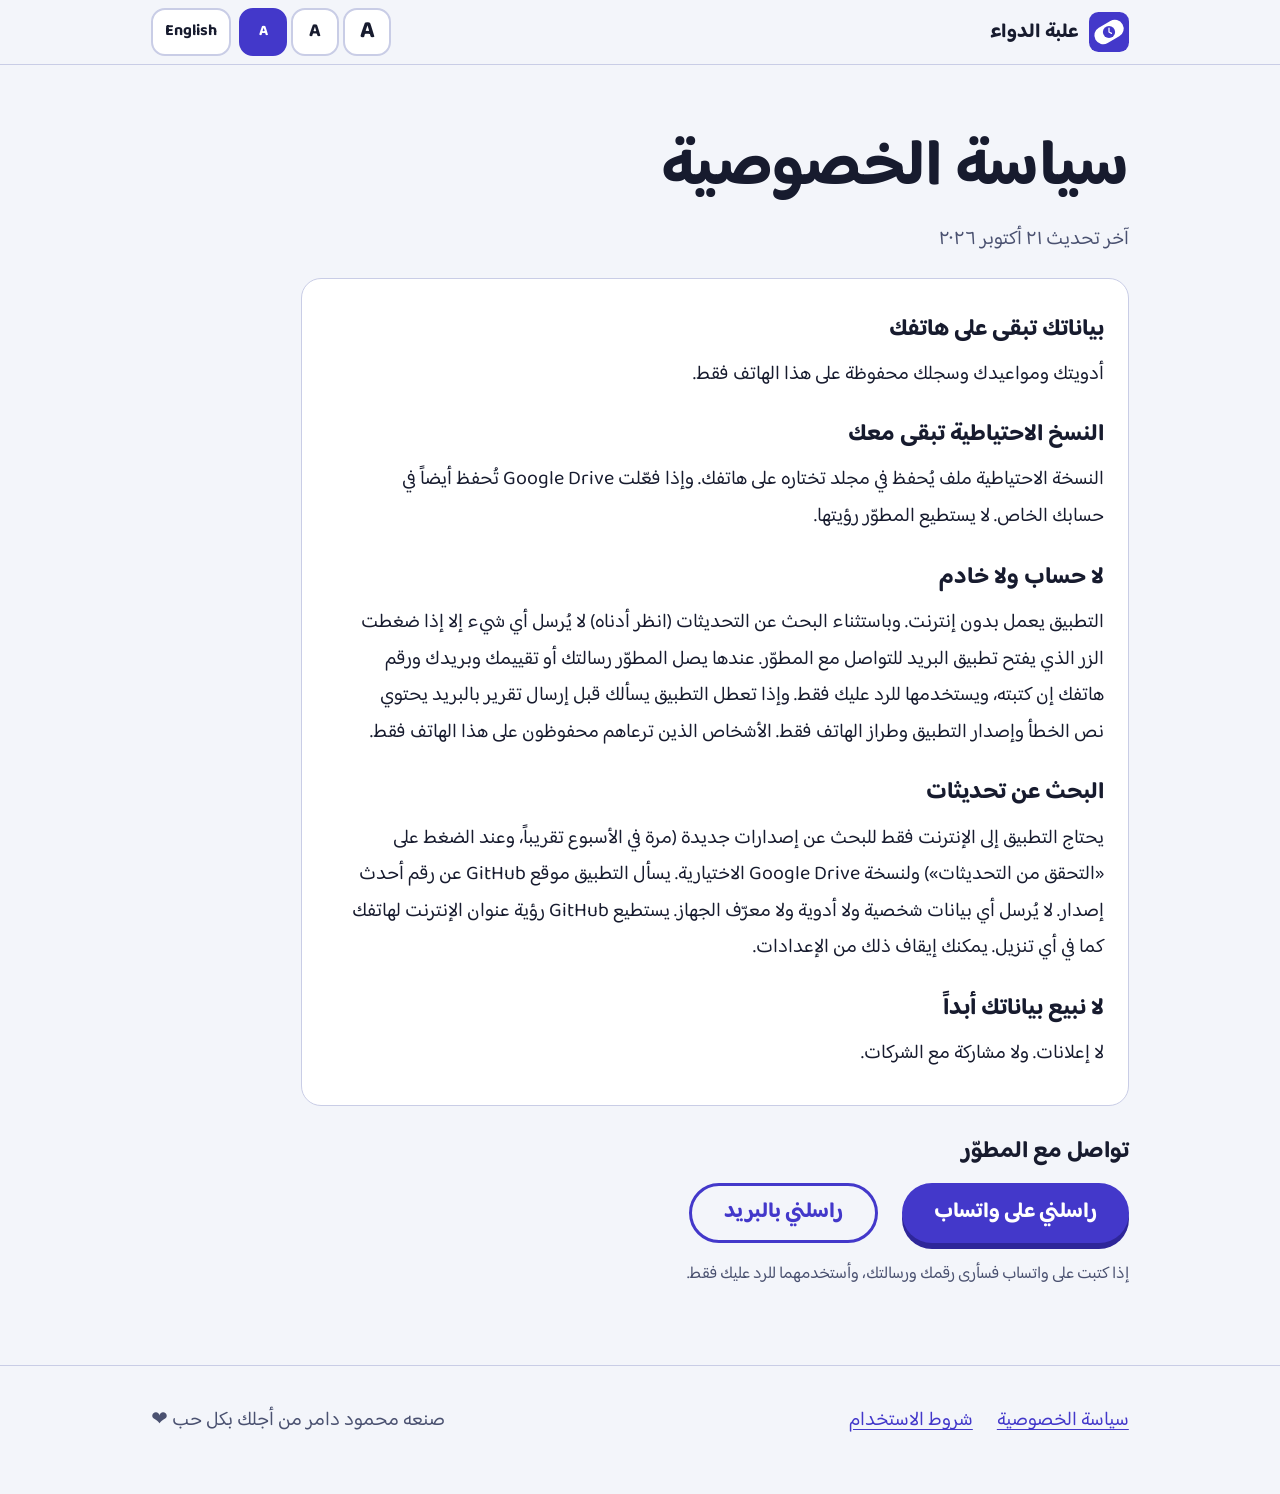
==== commit f7c859ce: "M38: site generator makes the contact buttons and has no source link (so a rebuild keeps them) Co-Au" ====
--- a/site/privacy.html
+++ b/site/privacy.html
@@ -21,7 +21,7 @@
 </div></div></header>
 <main class="legal"><div class="wrap"><section class="ar" lang="ar"><h1>سياسة الخصوصية</h1><p class="muted">آخر تحديث ٢١ أكتوبر ٢٠٢٦</p><div class="card"><h2>بياناتك تبقى على هاتفك</h2><p>أدويتك ومواعيدك وسجلك محفوظة على هذا الهاتف فقط.</p><h2>النسخ الاحتياطية تبقى معك</h2><p>النسخة الاحتياطية ملف يُحفظ في مجلد تختاره على هاتفك. وإذا فعّلت Google Drive‏ تُحفظ أيضاً في حسابك الخاص. لا يستطيع المطوّر رؤيتها.</p><h2>لا حساب ولا خادم</h2><p>التطبيق يعمل بدون إنترنت. وباستثناء البحث عن التحديثات (انظر أدناه) لا يُرسل أي شيء إلا إذا ضغطت الزر الذي يفتح تطبيق البريد للتواصل مع المطوّر. عندها يصل المطوّر رسالتك أو تقييمك وبريدك ورقم هاتفك إن كتبته، ويستخدمها للرد عليك فقط. وإذا تعطل التطبيق يسألك قبل إرسال تقرير بالبريد يحتوي نص الخطأ وإصدار التطبيق وطراز الهاتف فقط. الأشخاص الذين ترعاهم محفوظون على هذا الهاتف فقط.</p><h2>البحث عن تحديثات</h2><p>يحتاج التطبيق إلى الإنترنت فقط للبحث عن إصدارات جديدة (مرة في الأسبوع تقريباً، وعند الضغط على «التحقق من التحديثات») ولنسخة Google Drive الاختيارية. يسأل التطبيق موقع GitHub عن رقم أحدث إصدار. لا يُرسل أي بيانات شخصية ولا أدوية ولا معرّف الجهاز. يستطيع GitHub رؤية عنوان الإنترنت لهاتفك كما في أي تنزيل. يمكنك إيقاف ذلك من الإعدادات.</p><h2>لا نبيع بياناتك أبداً</h2><p>لا إعلانات. ولا مشاركة مع الشركات.</p></div><div class="contact"><h2>تواصل مع المطوّر</h2><div class="row"><a class="btn" href="https://wa.me/963941874763?text=%D9%85%D8%B1%D8%AD%D8%A8%D8%A7%D9%8B%D8%8C%20%D9%84%D8%AF%D9%8A%20%D8%B3%D8%A4%D8%A7%D9%84%20%D8%B9%D9%86%20%D8%B9%D9%84%D8%A8%D8%A9%20%D8%A7%D9%84%D8%AF%D9%88%D8%A7%D8%A1" target="_blank" rel="noopener">راسلني على واتساب</a><a class="btn alt" href="mailto:damermahmoud@gmail.com?subject=%D8%B9%D9%84%D8%A8%D8%A9%20%D8%A7%D9%84%D8%AF%D9%88%D8%A7%D8%A1">راسلني بالبريد</a></div><p class="note">إذا كتبت على واتساب فسأرى رقمك ورسالتك، وأستخدمهما للرد عليك فقط.</p></div></section><section class="en" lang="en"><h1>Privacy policy</h1><p class="muted">Last updated 21 Oct 2026</p><div class="card"><h2>Your data stays on your phone</h2><p>Your medicines, times and history are saved on this phone only.</p><h2>Backups stay with you</h2><p>A backup is a file saved in a folder you pick on your phone. If you turn on Google Drive, it is also saved in your own Google Drive. The developer cannot see it.</p><h2>No account, no server</h2><p>Pill Box works offline. Apart from checking for updates (see below), nothing is sent unless you press the button that opens your email app to contact the developer. Then the developer receives your message or rating, your email, and your phone number if you typed it, and uses them only to reply. If the app crashes, it asks before sending a report by email, with the error text, app version and phone model only. The people you care for are saved only on this phone.</p><h2>Checking for updates</h2><p>Pill Box needs an internet connection only to look for new versions (about once a week, and when you press Check for updates) and for the optional Google Drive backup. The check asks GitHub for the latest version number. It sends no personal data, no medicines and no device ID. GitHub can see your phone&#x27;s internet address, as with any download. You can turn it off in Settings.</p><h2>We never sell your data</h2><p>No ads. No sharing with companies.</p></div><div class="contact"><h2>Contact the developer</h2><div class="row"><a class="btn" href="https://wa.me/963941874763?text=Hello%2C%20I%20have%20a%20question%20about%20Pill%20Box" target="_blank" rel="noopener">Message me on WhatsApp</a><a class="btn alt" href="mailto:damermahmoud@gmail.com?subject=Pill%20Box">Email me</a></div><p class="note">If you write on WhatsApp, I see your number and your message, and I use them only to reply to you.</p></div></section></div></main><footer><div class="wrap">
 <nav><span class="ar" lang="ar"><a href='privacy.html'>سياسة الخصوصية</a></span><span class="en" lang="en"><a href='privacy.html'>Privacy policy</a></span><span class="ar" lang="ar"><a href='terms.html'>شروط الاستخدام</a></span><span class="en" lang="en"><a href='terms.html'>Terms of use</a></span></nav>
-<div><span class="ar" lang="ar">صنعهُ محمود دامر لكم بكل حب ❤️</span><span class="en" lang="en">Made with ♥ by Mahmoud Damer</span></div>
+<div><span class="ar" lang="ar">صنعه محمود دامر من أجلك بكل حب ❤️</span><span class="en" lang="en">Made with ♥ by Mahmoud Damer</span></div>
 </div></footer>
 <script src="site.js"></script>
 </body></html>
